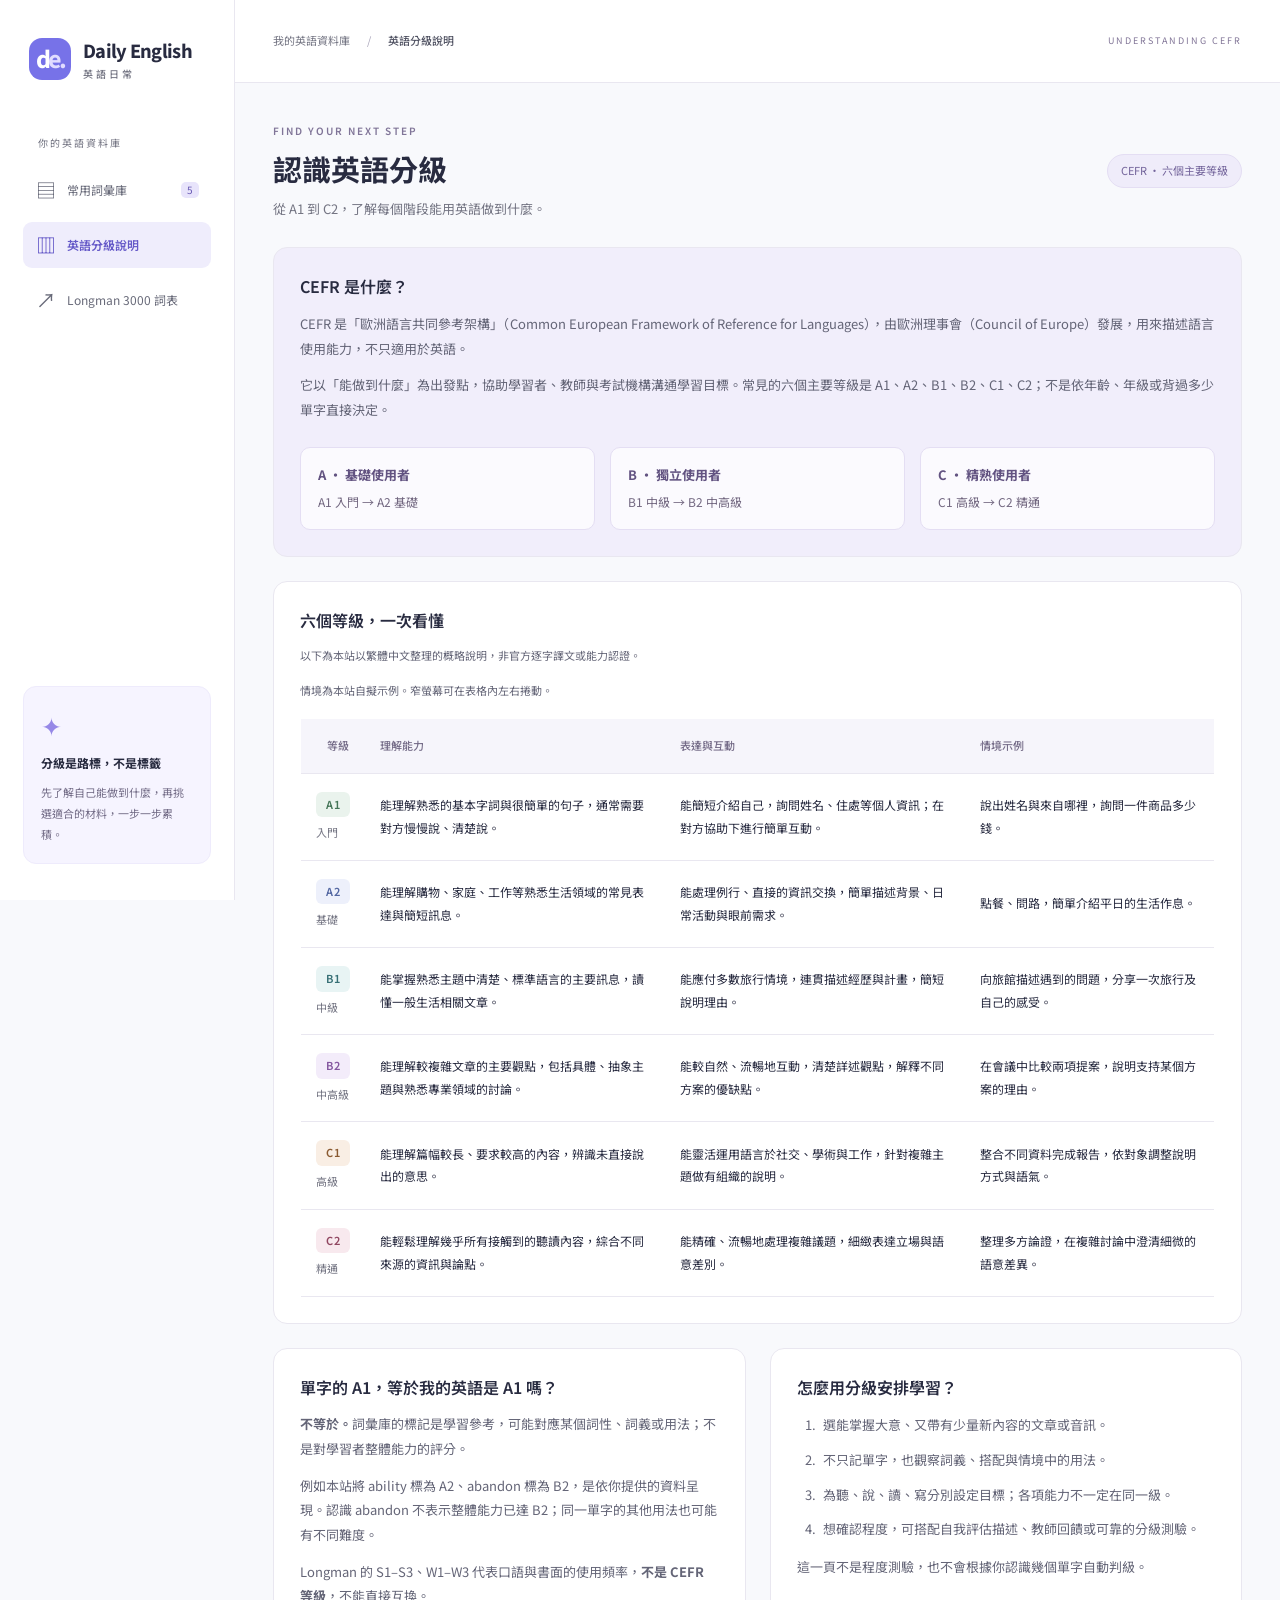
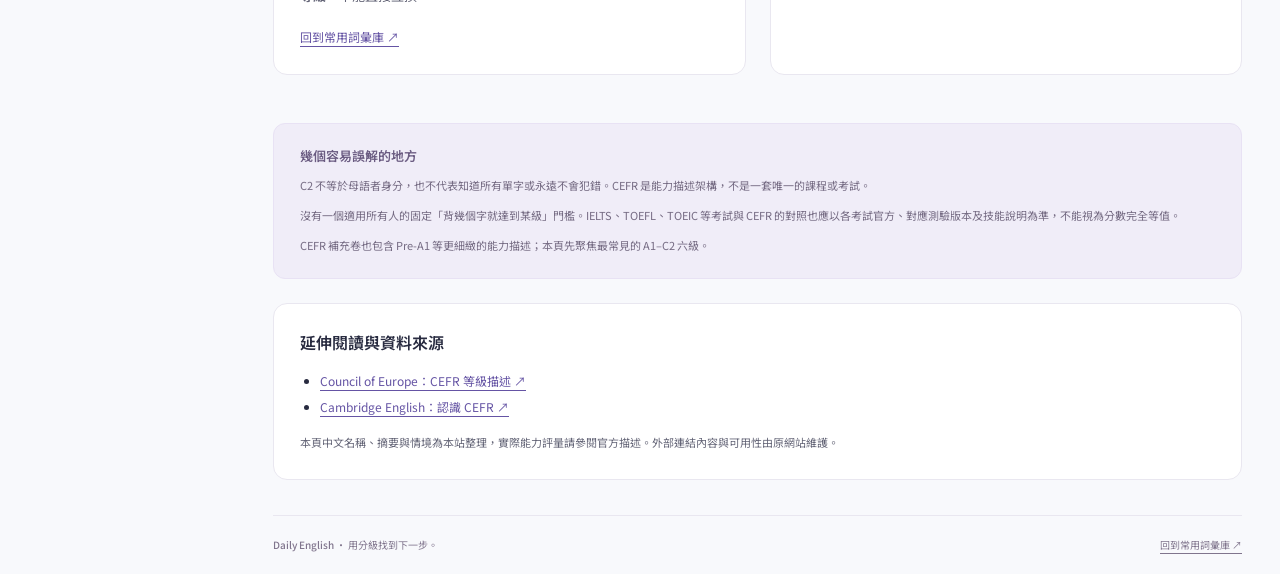
==== levels.html @ 83a967f1 "Add CEFR English proficiency levels guide Co-authored-by: Copilot <223556219+Copilot@users.noreply.g" ====
<!DOCTYPE html>
<html lang="zh-Hant">
<head>
  <meta charset="UTF-8">
  <meta name="viewport" content="width=device-width, initial-scale=1">
  <meta name="theme-color" content="#7772e8">
  <meta name="description" content="認識 CEFR 英語分級 A1、A2、B1、B2、C1、C2，了解各級能力、日常情境，以及詞彙等級與整體英語能力的差別。">
  <title>英語分級說明｜Daily English 英語日常</title>
  <link rel="stylesheet" href="./styles.css">
</head>
<body>
  <a class="skip-link" href="#main">跳到主要內容</a>
  <aside class="sidebar">
    <a class="brand" href="./index.html" aria-label="Daily English 首頁"><span class="brand-icon">d<span>e.</span></span><span>Daily English<small>英語日常</small></span></a>
    <span class="nav-label">你的英語資料庫</span>
    <nav aria-label="主要導覽">
      <a class="nav-item" href="./index.html"><span aria-hidden="true">▤</span>常用詞彙庫<span class="nav-badge">5</span></a>
      <a class="nav-item active" href="./levels.html" aria-current="page"><span aria-hidden="true">▥</span>英語分級說明</a>
      <a class="nav-item" href="./longman_3000_list.pdf" target="_blank" rel="noopener noreferrer"><span aria-hidden="true">↗</span>Longman 3000 詞表<span class="sr-only">（另開分頁）</span></a>
    </nav>
    <div class="sidebar-note"><span aria-hidden="true">✦</span><strong>分級是路標，不是標籤</strong><p>先了解自己能做到什麼，再挑選適合的材料，一步一步累積。</p></div>
  </aside>
  <div class="workspace">
    <header class="topbar"><div class="breadcrumb">我的英語資料庫 <span>/</span> <strong>英語分級說明</strong></div><span class="header-label">UNDERSTANDING CEFR</span></header>
    <main id="main" tabindex="-1">
      <div class="page-heading"><div><div class="eyebrow">FIND YOUR NEXT STEP</div><h1>認識英語分級</h1><p>從 A1 到 C2，了解每個階段能用英語做到什麼。</p></div><span class="entry-count">CEFR · 六個主要等級</span></div>
      <section class="guide-section guide-intro" aria-labelledby="cefr-title">
        <h2 id="cefr-title">CEFR 是什麼？</h2>
        <p>CEFR 是「歐洲語言共同參考架構」（Common European Framework of Reference for Languages），由歐洲理事會（Council of Europe）發展，用來描述語言使用能力，不只適用於英語。</p>
        <p>它以「能做到什麼」為出發點，協助學習者、教師與考試機構溝通學習目標。常見的六個主要等級是 A1、A2、B1、B2、C1、C2；不是依年齡、年級或背過多少單字直接決定。</p>
        <div class="level-groups"><div><strong>A · 基礎使用者</strong><span>A1 入門 → A2 基礎</span></div><div><strong>B · 獨立使用者</strong><span>B1 中級 → B2 中高級</span></div><div><strong>C · 精熟使用者</strong><span>C1 高級 → C2 精通</span></div></div>
      </section>

      <section class="guide-section" aria-labelledby="overview-title">
        <div class="guide-heading"><h2 id="overview-title">六個等級，一次看懂</h2><p>以下為本站以繁體中文整理的概略說明，非官方逐字譯文或能力認證。</p></div>
        <p class="table-hint" id="levels-hint">情境為本站自擬示例。窄螢幕可在表格內左右捲動。</p>
        <div class="table-scroll" role="region" aria-label="CEFR 六級能力比較，可左右捲動" aria-describedby="levels-hint" tabindex="0">
          <table class="cefr-table">
            <caption class="sr-only">CEFR 各級的中文名稱、理解、表達及生活情境示例</caption>
            <thead><tr><th scope="col">等級</th><th scope="col">理解能力</th><th scope="col">表達與互動</th><th scope="col">情境示例</th></tr></thead>
            <tbody>
              <tr><th scope="row"><span class="level level-a1">A1</span><small>入門</small></th><td>能理解熟悉的基本字詞與很簡單的句子，通常需要對方慢慢說、清楚說。</td><td>能簡短介紹自己，詢問姓名、住處等個人資訊；在對方協助下進行簡單互動。</td><td>說出姓名與來自哪裡，詢問一件商品多少錢。</td></tr>
              <tr><th scope="row"><span class="level level-a2">A2</span><small>基礎</small></th><td>能理解購物、家庭、工作等熟悉生活領域的常見表達與簡短訊息。</td><td>能處理例行、直接的資訊交換，簡單描述背景、日常活動與眼前需求。</td><td>點餐、問路，簡單介紹平日的生活作息。</td></tr>
              <tr><th scope="row"><span class="level level-b1">B1</span><small>中級</small></th><td>能掌握熟悉主題中清楚、標準語言的主要訊息，讀懂一般生活相關文章。</td><td>能應付多數旅行情境，連貫描述經歷與計畫，簡短說明理由。</td><td>向旅館描述遇到的問題，分享一次旅行及自己的感受。</td></tr>
              <tr><th scope="row"><span class="level level-b2">B2</span><small>中高級</small></th><td>能理解較複雜文章的主要觀點，包括具體、抽象主題與熟悉專業領域的討論。</td><td>能較自然、流暢地互動，清楚詳述觀點，解釋不同方案的優缺點。</td><td>在會議中比較兩項提案，說明支持某個方案的理由。</td></tr>
              <tr><th scope="row"><span class="level level-c1">C1</span><small>高級</small></th><td>能理解篇幅較長、要求較高的內容，辨識未直接說出的意思。</td><td>能靈活運用語言於社交、學術與工作，針對複雜主題做有組織的說明。</td><td>整合不同資料完成報告，依對象調整說明方式與語氣。</td></tr>
              <tr><th scope="row"><span class="level level-c2">C2</span><small>精通</small></th><td>能輕鬆理解幾乎所有接觸到的聽讀內容，綜合不同來源的資訊與論點。</td><td>能精確、流暢地處理複雜議題，細緻表達立場與語意差別。</td><td>整理多方論證，在複雜討論中澄清細微的語意差異。</td></tr>
            </tbody>
          </table>
        </div>
      </section>

      <div class="guide-grid">
        <section class="guide-section" aria-labelledby="word-level-title"><h2 id="word-level-title">單字的 A1，等於我的英語是 A1 嗎？</h2><p><strong>不等於。</strong>詞彙庫的標記是學習參考，可能對應某個詞性、詞義或用法；不是對學習者整體能力的評分。</p><p>例如本站將 ability 標為 A2、abandon 標為 B2，是依你提供的資料呈現。認識 abandon 不表示整體能力已達 B2；同一單字的其他用法也可能有不同難度。</p><p>Longman 的 S1–S3、W1–W3 代表口語與書面的使用頻率，<strong>不是 CEFR 等級</strong>，不能直接互換。</p><a class="guide-link" href="./index.html">回到常用詞彙庫 ↗</a></section>
        <section class="guide-section" aria-labelledby="learning-title"><h2 id="learning-title">怎麼用分級安排學習？</h2><ol class="guide-list"><li>選能掌握大意、又帶有少量新內容的文章或音訊。</li><li>不只記單字，也觀察詞義、搭配與情境中的用法。</li><li>為聽、說、讀、寫分別設定目標；各項能力不一定在同一級。</li><li>想確認程度，可搭配自我評估描述、教師回饋或可靠的分級測驗。</li></ol><p>這一頁不是程度測驗，也不會根據你認識幾個單字自動判級。</p></section>
      </div>
      <aside class="library-note"><h2>幾個容易誤解的地方</h2><p>C2 不等於母語者身分，也不代表知道所有單字或永遠不會犯錯。CEFR 是能力描述架構，不是一套唯一的課程或考試。</p><p>沒有一個適用所有人的固定「背幾個字就達到某級」門檻。IELTS、TOEFL、TOEIC 等考試與 CEFR 的對照也應以各考試官方、對應測驗版本及技能說明為準，不能視為分數完全等值。</p><p>CEFR 補充卷也包含 Pre-A1 等更細緻的能力描述；本頁先聚焦最常見的 A1–C2 六級。</p></aside>
      <section class="guide-section guide-sources" aria-labelledby="sources-title"><h2 id="sources-title">延伸閱讀與資料來源</h2><ul><li><a href="https://www.coe.int/en/web/common-european-framework-reference-languages/level-descriptions" target="_blank" rel="noopener noreferrer">Council of Europe：CEFR 等級描述 ↗<span class="sr-only">（另開分頁）</span></a></li><li><a href="https://www.cambridgeenglish.org/exams-and-tests/cefr/" target="_blank" rel="noopener noreferrer">Cambridge English：認識 CEFR ↗<span class="sr-only">（另開分頁）</span></a></li></ul><p>本頁中文名稱、摘要與情境為本站整理，實際能力評量請參閱官方描述。外部連結內容與可用性由原網站維護。</p></section>
      <footer class="footer"><span><strong>Daily English</strong> · 用分級找到下一步。</span><a href="./index.html">回到常用詞彙庫 ↗</a></footer>
    </main>
  </div>
</body>
</html>
---- styles.css ----
@import url('https://fonts.googleapis.com/css2?family=Noto+Sans+TC:wght@400;500;600;700;800&display=swap');

:root{--ink:#282b40;--muted:#747583;--purple:#7772e8;--line:#e9e7f0;--bg:#f8f9fc}
*{box-sizing:border-box}
body{margin:0;background:var(--bg);color:var(--ink);font-family:"Noto Sans TC",system-ui,sans-serif;font-size:14px;line-height:1.6}
a{color:inherit;text-decoration:none}
a:focus-visible,[tabindex]:focus-visible{outline:3px solid #6255cf;outline-offset:4px}
.sr-only{position:absolute;width:1px;height:1px;padding:0;margin:-1px;overflow:hidden;clip-path:inset(50%);white-space:nowrap;border:0}
.skip-link{position:fixed;left:15px;top:-100px;z-index:10;background:#fff;padding:12px}
.skip-link:focus{top:10px}
.sidebar{position:fixed;inset:0 auto 0 0;width:235px;background:#fff;border-right:1px solid var(--line);padding:36px 23px;display:flex;flex-direction:column}
.brand{display:flex;align-items:center;gap:12px;font-size:18px;font-weight:800;letter-spacing:-.7px;margin:0 6px 53px}
.brand small{display:block;font-size:10px;letter-spacing:3px;color:var(--muted);font-weight:500;margin-top:1px}
.brand-icon{height:42px;width:42px;flex-shrink:0;border-radius:13px;background:var(--purple);color:white;display:flex;align-items:center;justify-content:center;letter-spacing:-3px;font-size:23px}
.brand-icon span{color:#e1dcff}
.nav-label{font-size:10px;color:var(--muted);letter-spacing:2px;margin:0 15px 16px}
nav{display:grid;gap:9px}
.nav-item{border-radius:9px;padding:13px 12px;color:#686a79;display:flex;align-items:center;gap:10px;font-size:12px}
.nav-item>span:first-child{font-size:20px;line-height:1;width:22px;text-align:center}
.nav-item:hover{background:#f6f5fd}
.nav-item.active{color:#6559c8;background:#efedfc;font-weight:600}
.nav-badge{margin-left:auto;background:#e8e4fb;color:#6758b3;border-radius:5px;font-size:10px;padding:0 6px}
.sidebar-note{background:#f6f4ff;border:1px solid #eeebfc;border-radius:13px;padding:18px 17px;margin-top:auto}
.sidebar-note>span{display:block;font-size:25px;color:#9688e7;margin-bottom:6px}
.sidebar-note strong{font-size:12px}
.sidebar-note p{font-size:11px;color:#736c87;line-height:1.9;margin:9px 0 0}
.workspace{margin-left:235px}
.topbar{min-height:83px;background:#fff;border-bottom:1px solid var(--line);display:flex;align-items:center;justify-content:space-between;padding:18px 38px;gap:16px}
.breadcrumb{color:var(--muted);font-size:11px;display:flex;gap:17px}
.breadcrumb strong{color:#515363;font-weight:500}
.breadcrumb span{color:#aaa5ba}
.header-label{font-size:9px;letter-spacing:2px;color:#817597}
main{max-width:1600px;margin:auto;padding:40px 38px 0}
.page-heading{display:flex;justify-content:space-between;align-items:center;gap:15px;margin-bottom:28px}
.eyebrow{color:#807598;font-size:10px;font-weight:600;letter-spacing:2px}
h1{font-size:29px;font-weight:700;line-height:1.5;margin:8px 0}
.page-heading p{font-size:13px;color:var(--muted);margin:7px 0 0}
.entry-count{font-size:11px;color:#73649b;background:#efecfa;border:1px solid #e4def3;border-radius:20px;padding:7px 13px;white-space:nowrap}
.library-panel{background:#fff;border:1px solid var(--line);border-radius:14px;overflow:hidden}
.panel-heading{display:flex;justify-content:space-between;gap:15px;align-items:center;padding:25px 26px 0}
h2{font-size:16px;font-weight:600;margin:0}
.panel-heading p{font-size:11px;color:var(--muted);margin:8px 0 0}
.dictionary-count{font-size:10px;color:#817597;white-space:nowrap}
.table-hint{margin:15px 26px 20px;font-size:11px;color:var(--muted)}
.table-scroll{overflow-x:auto;margin:0 1px}
table{width:100%;border-collapse:collapse;min-width:1060px;text-align:left}
th,td{padding:21px 17px;border-bottom:1px solid var(--line);vertical-align:middle}
thead{background:#f6f5fb}
thead th{font-size:11px;color:#756c88;font-weight:500;white-space:nowrap}
thead th:first-child,tbody th{padding-left:26px}
.column-detail{display:block;font-size:9px;color:#817597;letter-spacing:1px}
tbody th{font-family:Georgia,serif;font-size:23px;font-weight:400;color:#514064;white-space:nowrap}
tbody tr:hover{background:#fcfbff}
td{font-size:12px}
td small{display:block;color:var(--muted);font-size:10px;margin-top:5px}
td a{display:inline-block;font-size:11px;color:#6554a4;white-space:nowrap;text-decoration:underline;text-decoration-color:#cfc5e4;text-underline-offset:4px;padding:6px 0}
td a:hover{color:#44307b;text-decoration-color:currentColor}
.variant-links a{display:block}
.level{display:inline-block;font-size:11px;font-weight:600;letter-spacing:.5px;padding:4px 10px;border-radius:6px}
.level-a1{background:#eaf3ed;color:#447557}
.level-a2{background:#edf0fb;color:#5266a1}
.level-b2{background:#f3ecfa;color:#83569f}
.table-footer{display:flex;justify-content:space-between;gap:12px;padding:17px 26px;color:var(--muted);font-size:10px;flex-wrap:wrap}
.library-note{background:#f0edf8;border:1px solid #e8e2f4;border-radius:12px;padding:22px 26px;margin-top:24px}
.library-note h2{font-size:13px;color:#6b5c82}
.library-note p{font-size:11px;line-height:1.9;color:#756b83;margin:9px 0 0}
.footer{margin-top:35px;border-top:1px solid var(--line);display:flex;justify-content:space-between;padding:21px 0;font-size:10px;color:#80758d;gap:15px;flex-wrap:wrap}
.footer strong{font-weight:500}
.footer a{text-decoration:underline;text-underline-offset:4px}
.level-guide-link{display:inline-block;text-decoration:underline;text-underline-offset:4px}
.level-b1{background:#e8f4f4;color:#366f75}
.level-c1{background:#f9eee4;color:#8a5a31}
.level-c2{background:#f8e9ee;color:#904660}
.guide-section{background:#fff;border:1px solid var(--line);border-radius:14px;padding:26px;margin-bottom:24px;min-width:0}
.guide-section p{color:#646577;font-size:13px;line-height:1.9;margin:12px 0 0}
.guide-intro{background:#f1eefb}
.level-groups{display:grid;grid-template-columns:repeat(3,minmax(0,1fr));gap:15px;margin-top:24px}
.level-groups>div{background:#ffffffb3;border:1px solid #e4def3;border-radius:10px;padding:17px}
.level-groups strong{display:block;color:#625381;font-size:13px}
.level-groups span{display:block;font-size:12px;color:#726780;margin-top:7px}
.guide-section .table-hint{margin:14px 0 18px;font-size:11px}
.guide-heading p{font-size:11px}
.cefr-table{min-width:820px}
.cefr-table th,.cefr-table td{padding:18px 15px}
.cefr-table tbody th{font-family:inherit;white-space:nowrap;font-size:13px}
.cefr-table tbody th small{display:block;font-size:11px;color:var(--muted);margin-top:7px;font-weight:400}
.cefr-table td{font-size:12px;line-height:1.9;min-width:200px}
.guide-grid{display:grid;grid-template-columns:repeat(2,minmax(0,1fr));gap:24px}
.guide-link,.guide-sources a{color:#6554a4;text-decoration:underline;text-underline-offset:4px}
.guide-link{display:inline-block;font-size:12px;margin-top:18px}
.guide-list{padding-left:22px;color:#646577;font-size:13px;line-height:1.9}
.guide-list li{padding-left:4px;margin:10px 0}
.guide-sources{margin-top:24px}
.guide-sources ul{padding-left:20px;font-size:12px;line-height:2.2}
.guide-sources p{font-size:11px}
@media(max-width:900px){.guide-grid{grid-template-columns:1fr;gap:0}.level-groups{grid-template-columns:1fr;gap:10px}}
@media(max-width:700px){.guide-section{padding:20px}.guide-section p,.guide-list{font-size:12px}.level-groups{margin-top:18px}.cefr-table td{font-size:11px}}
@media(max-width:1100px){.sidebar{width:205px;padding:30px 16px}.workspace{margin-left:205px}.brand{font-size:16px;gap:9px}.topbar{padding:18px 26px}main{padding:30px 26px 0}}
@media(max-width:700px){.sidebar{position:static;width:auto;padding:18px;border-bottom:1px solid var(--line)}.brand{font-size:17px;margin:0 0 15px;gap:10px}.brand small,.nav-label,.sidebar-note{display:none}.brand-icon{height:33px;width:33px}nav{display:flex;flex-wrap:wrap;gap:5px}.nav-item{font-size:11px;padding:10px}.nav-item>span:first-child{font-size:17px;width:18px}.workspace{margin-left:0}.topbar{min-height:55px;padding:15px 18px}.breadcrumb{font-size:10px;gap:10px}.header-label{display:none}main{padding:26px 16px 0}.page-heading{align-items:flex-start;flex-direction:column;gap:12px}h1{font-size:25px}.page-heading p{font-size:12px}.panel-heading{padding:21px 18px 0;align-items:flex-start}.panel-heading p{font-size:10px}.dictionary-count{display:none}.table-hint{margin:13px 18px 18px;font-size:10px}.table-footer{padding:15px 18px}.library-note{padding:20px}.footer{font-size:9px}}
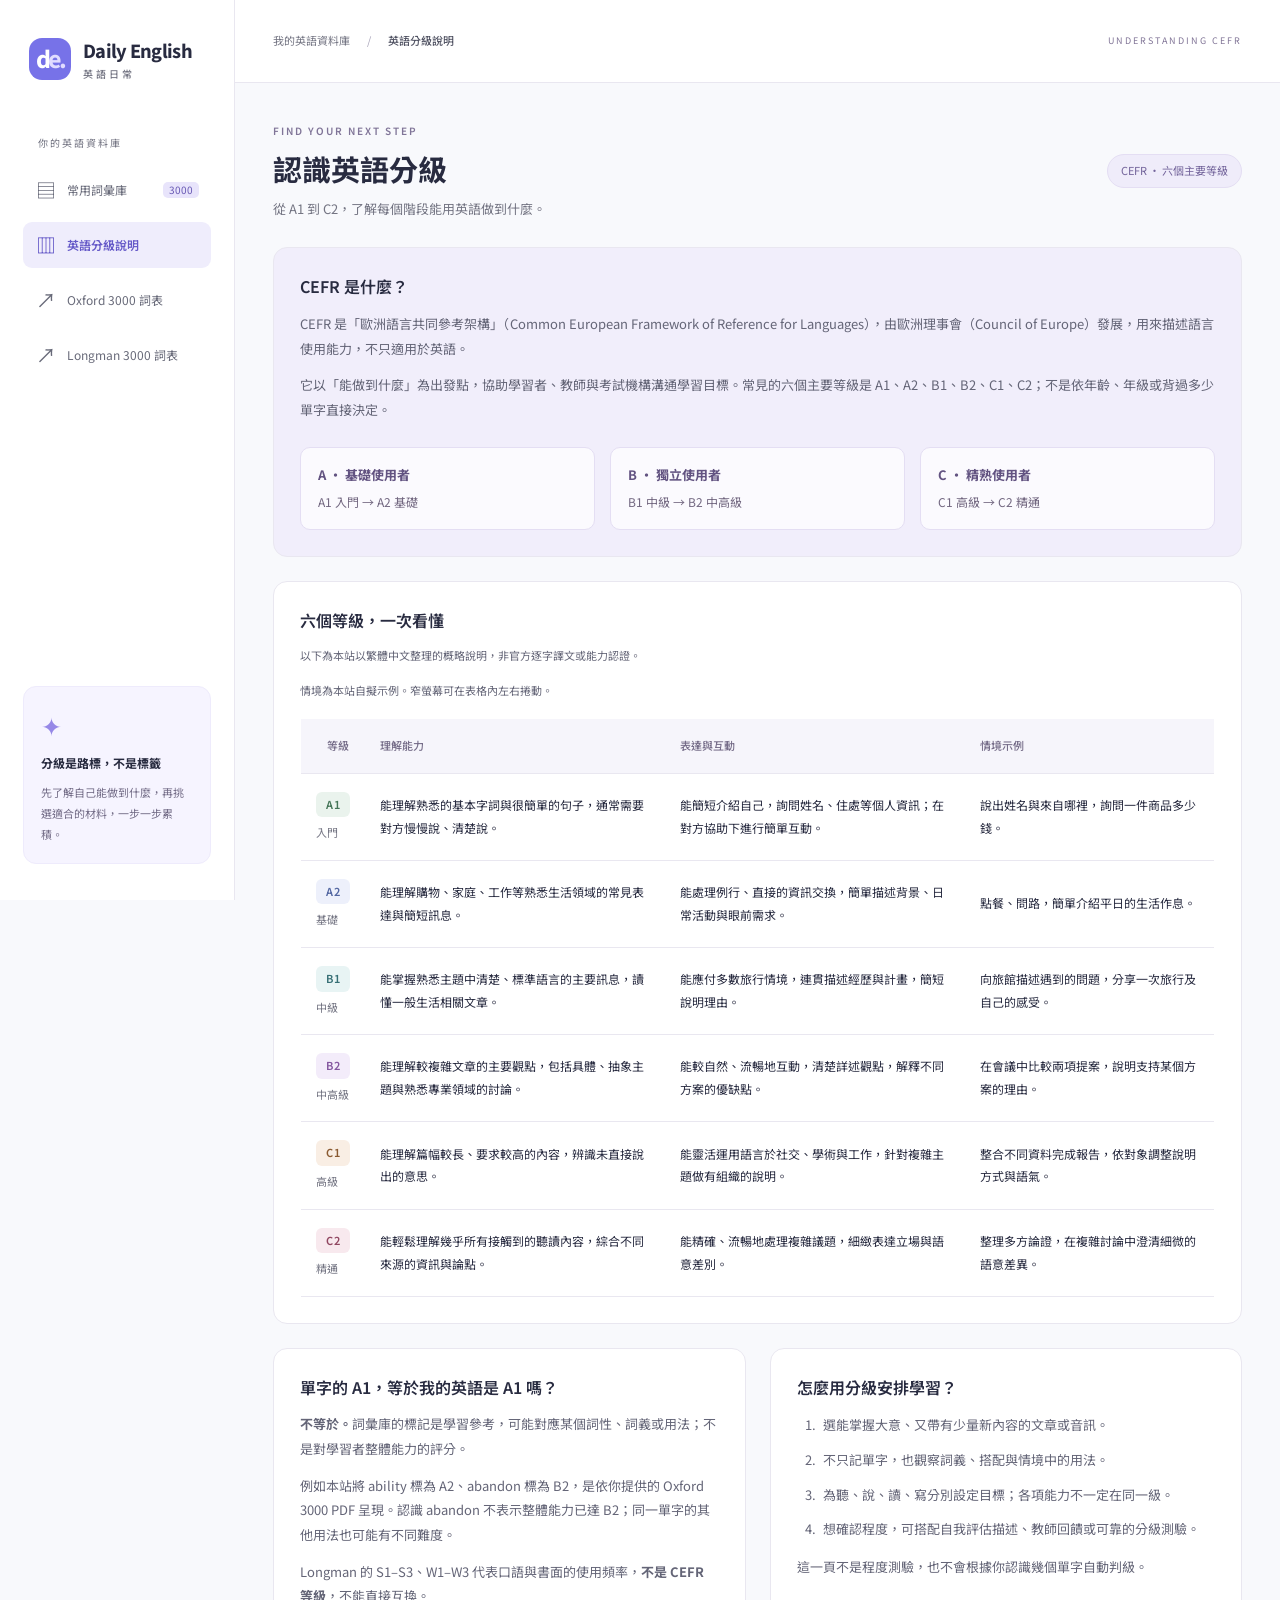
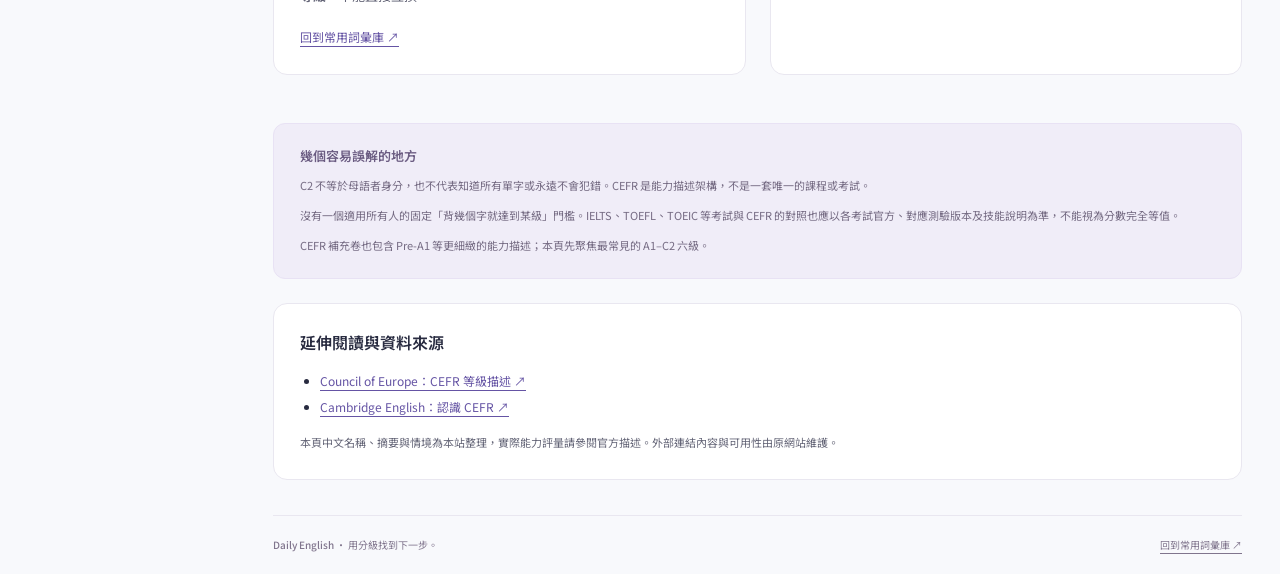
==== commit 88f0a5a9: "Import complete Oxford 3000 vocabulary library Preserve source POS and CEFR pairs, add five dictiona" ====
--- a/levels.html
+++ b/levels.html
@@ -14,8 +14,9 @@
     <a class="brand" href="./index.html" aria-label="Daily English 首頁"><span class="brand-icon">d<span>e.</span></span><span>Daily English<small>英語日常</small></span></a>
     <span class="nav-label">你的英語資料庫</span>
     <nav aria-label="主要導覽">
-      <a class="nav-item" href="./index.html"><span aria-hidden="true">▤</span>常用詞彙庫<span class="nav-badge">5</span></a>
+      <a class="nav-item" href="./index.html"><span aria-hidden="true">▤</span>常用詞彙庫<span class="nav-badge">3000</span></a>
       <a class="nav-item active" href="./levels.html" aria-current="page"><span aria-hidden="true">▥</span>英語分級說明</a>
+      <a class="nav-item" href="./The_Oxford_3000.pdf" target="_blank" rel="noopener noreferrer"><span aria-hidden="true">↗</span>Oxford 3000 詞表<span class="sr-only">（另開分頁）</span></a>
       <a class="nav-item" href="./longman_3000_list.pdf" target="_blank" rel="noopener noreferrer"><span aria-hidden="true">↗</span>Longman 3000 詞表<span class="sr-only">（另開分頁）</span></a>
     </nav>
     <div class="sidebar-note"><span aria-hidden="true">✦</span><strong>分級是路標，不是標籤</strong><p>先了解自己能做到什麼，再挑選適合的材料，一步一步累積。</p></div>
@@ -51,7 +52,7 @@
       </section>
 
       <div class="guide-grid">
-        <section class="guide-section" aria-labelledby="word-level-title"><h2 id="word-level-title">單字的 A1，等於我的英語是 A1 嗎？</h2><p><strong>不等於。</strong>詞彙庫的標記是學習參考，可能對應某個詞性、詞義或用法；不是對學習者整體能力的評分。</p><p>例如本站將 ability 標為 A2、abandon 標為 B2，是依你提供的資料呈現。認識 abandon 不表示整體能力已達 B2；同一單字的其他用法也可能有不同難度。</p><p>Longman 的 S1–S3、W1–W3 代表口語與書面的使用頻率，<strong>不是 CEFR 等級</strong>，不能直接互換。</p><a class="guide-link" href="./index.html">回到常用詞彙庫 ↗</a></section>
+        <section class="guide-section" aria-labelledby="word-level-title"><h2 id="word-level-title">單字的 A1，等於我的英語是 A1 嗎？</h2><p><strong>不等於。</strong>詞彙庫的標記是學習參考，可能對應某個詞性、詞義或用法；不是對學習者整體能力的評分。</p><p>例如本站將 ability 標為 A2、abandon 標為 B2，是依你提供的 Oxford 3000 PDF 呈現。認識 abandon 不表示整體能力已達 B2；同一單字的其他用法也可能有不同難度。</p><p>Longman 的 S1–S3、W1–W3 代表口語與書面的使用頻率，<strong>不是 CEFR 等級</strong>，不能直接互換。</p><a class="guide-link" href="./index.html">回到常用詞彙庫 ↗</a></section>
         <section class="guide-section" aria-labelledby="learning-title"><h2 id="learning-title">怎麼用分級安排學習？</h2><ol class="guide-list"><li>選能掌握大意、又帶有少量新內容的文章或音訊。</li><li>不只記單字，也觀察詞義、搭配與情境中的用法。</li><li>為聽、說、讀、寫分別設定目標；各項能力不一定在同一級。</li><li>想確認程度，可搭配自我評估描述、教師回饋或可靠的分級測驗。</li></ol><p>這一頁不是程度測驗，也不會根據你認識幾個單字自動判級。</p></section>
       </div>
       <aside class="library-note"><h2>幾個容易誤解的地方</h2><p>C2 不等於母語者身分，也不代表知道所有單字或永遠不會犯錯。CEFR 是能力描述架構，不是一套唯一的課程或考試。</p><p>沒有一個適用所有人的固定「背幾個字就達到某級」門檻。IELTS、TOEFL、TOEIC 等考試與 CEFR 的對照也應以各考試官方、對應測驗版本及技能說明為準，不能視為分數完全等值。</p><p>CEFR 補充卷也包含 Pre-A1 等更細緻的能力描述；本頁先聚焦最常見的 A1–C2 六級。</p></aside>
--- a/styles.css
+++ b/styles.css
@@ -42,7 +42,7 @@
 .panel-heading p{font-size:11px;color:var(--muted);margin:8px 0 0}
 .dictionary-count{font-size:10px;color:#817597;white-space:nowrap}
 .table-hint{margin:15px 26px 20px;font-size:11px;color:var(--muted)}
-.table-scroll{overflow-x:auto;margin:0 1px}
+.table-scroll{position:relative;overflow-x:auto;margin:0 1px}
 table{width:100%;border-collapse:collapse;min-width:1060px;text-align:left}
 th,td{padding:21px 17px;border-bottom:1px solid var(--line);vertical-align:middle}
 thead{background:#f6f5fb}
@@ -56,6 +56,26 @@
 td a{display:inline-block;font-size:11px;color:#6554a4;white-space:nowrap;text-decoration:underline;text-decoration-color:#cfc5e4;text-underline-offset:4px;padding:6px 0}
 td a:hover{color:#44307b;text-decoration-color:currentColor}
 .variant-links a{display:block}
+.library-filters{display:flex;flex-wrap:wrap;gap:14px;align-items:flex-end;margin:22px 26px 0}
+.library-filters label{display:flex;flex-direction:column;gap:7px;font-size:11px;color:#686077}
+.search-field{flex:1;min-width:180px}
+input,select,button{font:inherit}
+.library-filters input,.library-filters select{border:1px solid #dcd7e8;border-radius:7px;background:#fff;color:var(--ink);padding:10px 12px;min-height:40px;width:100%}
+button{cursor:pointer;border:1px solid #dcd7e8;border-radius:7px;background:#f6f3fc;color:#6554a4;padding:9px 13px;font-size:11px}
+button:hover:not(:disabled){background:#ece6fa}
+button:disabled{opacity:.5;cursor:default}
+button:focus-visible,input:focus-visible,select:focus-visible{outline:3px solid #6255cf;outline-offset:3px}
+.pagination{display:flex;align-items:center;gap:12px;flex-wrap:wrap}
+.table-footer{align-items:center}
+.library-error{margin:18px 26px;padding:14px;background:#fff0ec;color:#944335;border:1px solid #edc4bb;border-radius:8px;font-size:12px}
+[hidden]{display:none!important}
+.empty-results{text-align:center;padding:35px;color:var(--muted)}
+#vocabulary-body th>span{display:block;font-size:20px;max-width:210px;white-space:normal}
+#vocabulary-body th>a{display:block;font:10px "Noto Sans TC",system-ui,sans-serif;color:#74628e;text-decoration:underline;margin-top:8px}
+#vocabulary-body td>a{display:block}
+.pos-group,.level-group{min-height:35px;display:flex;align-items:center}
+.pos-group{white-space:nowrap}
+@media(max-width:700px){.library-filters{margin:18px 18px 0;gap:10px}.search-field{flex-basis:100%}.pagination{gap:8px}.pagination button{padding:9px}.library-error{margin:18px}}
 .level{display:inline-block;font-size:11px;font-weight:600;letter-spacing:.5px;padding:4px 10px;border-radius:6px}
 .level-a1{background:#eaf3ed;color:#447557}
 .level-a2{background:#edf0fb;color:#5266a1}
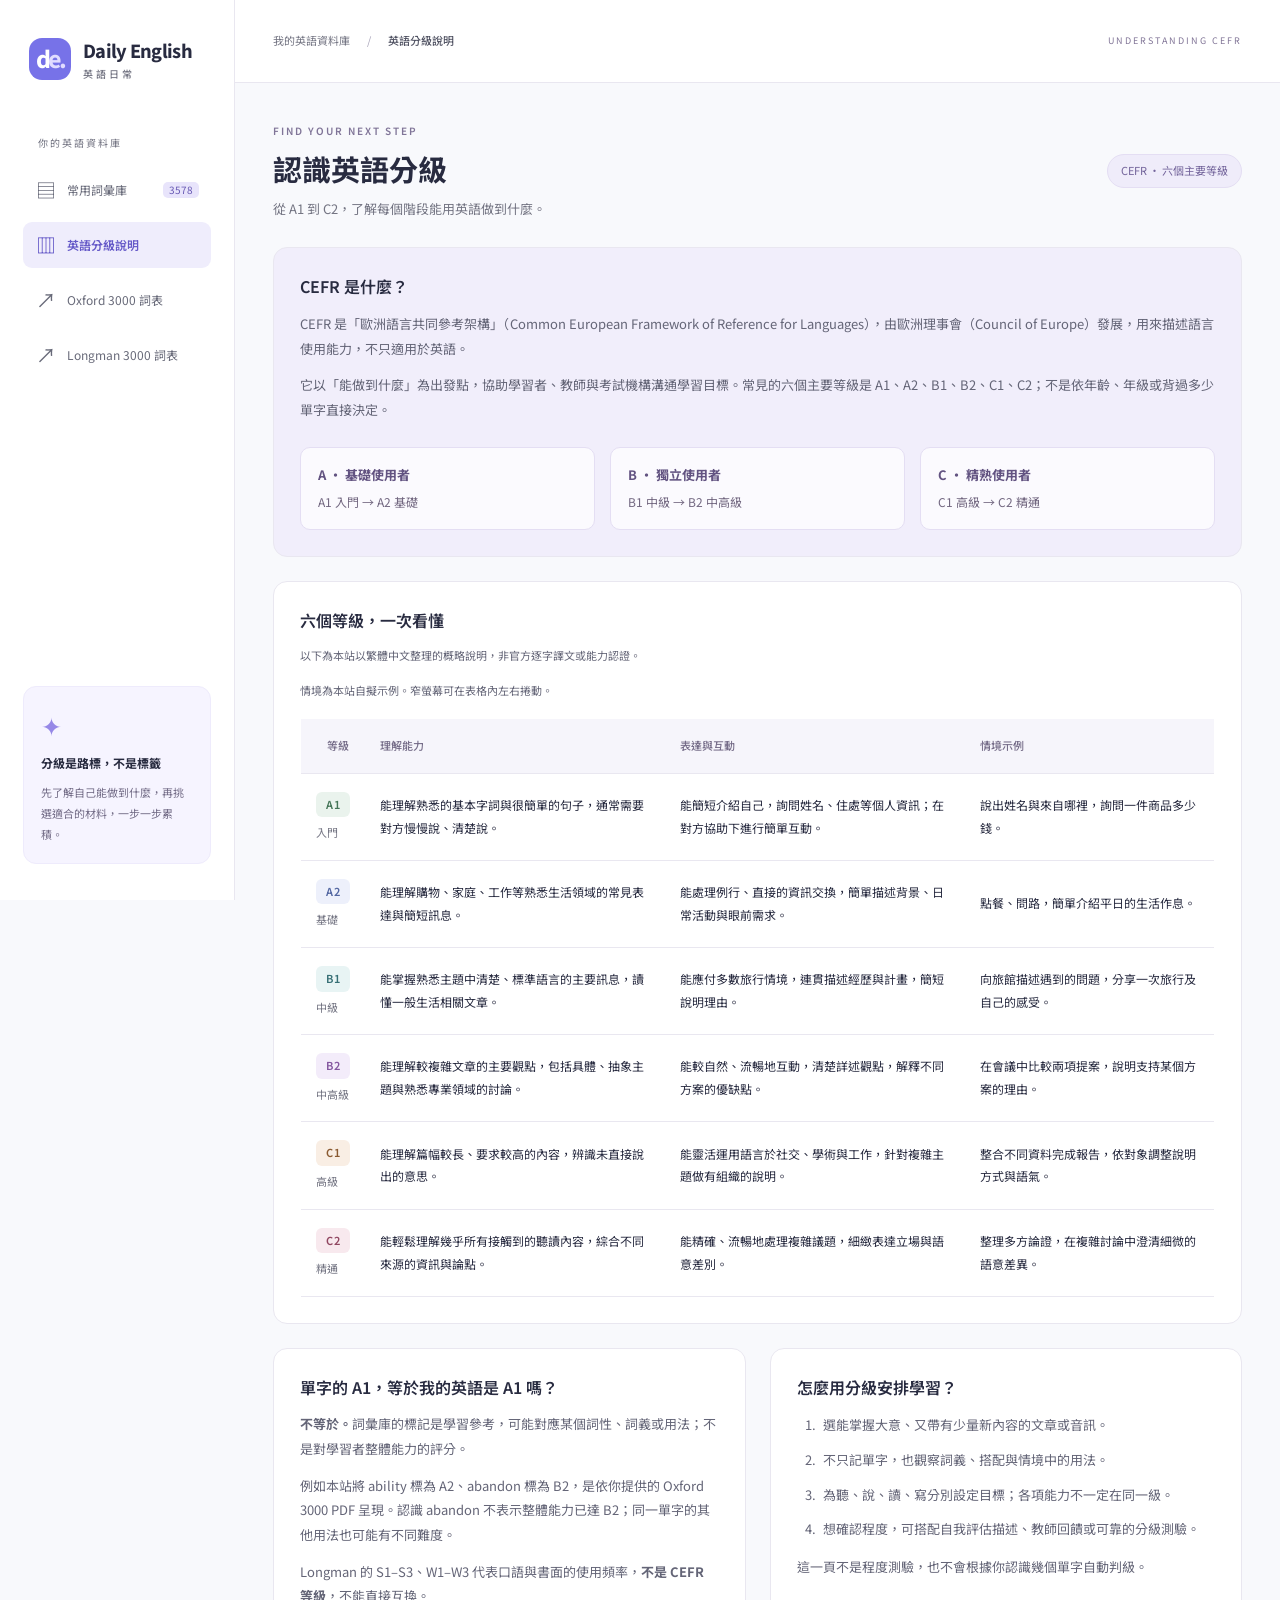
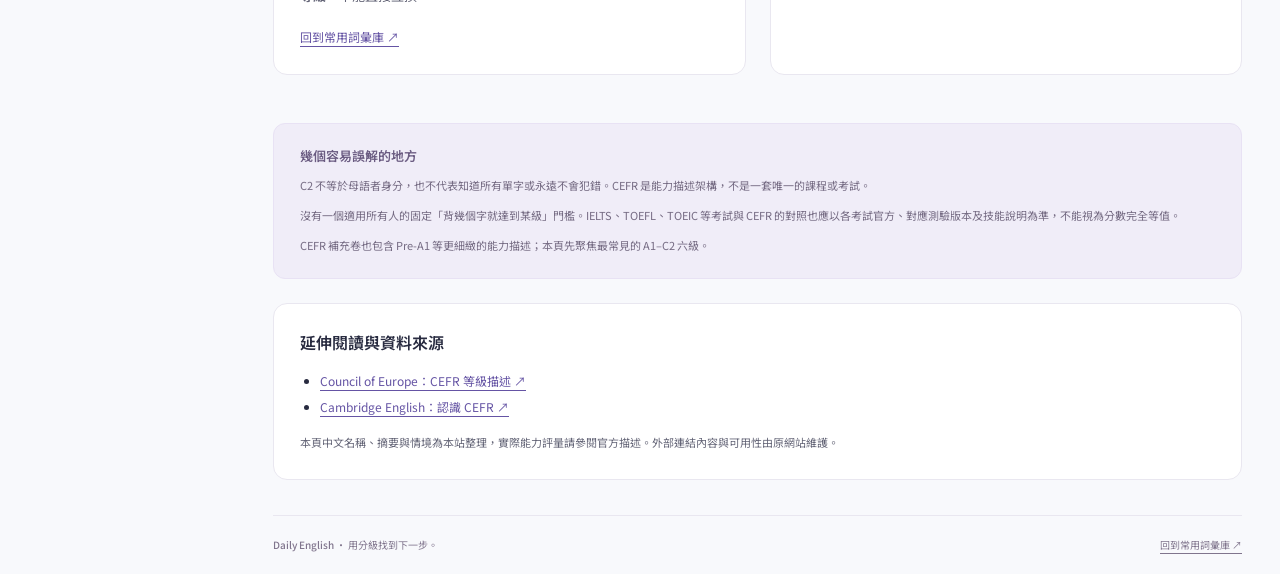
==== commit fe5a357c: "Add deduplicated Longman vocabulary to the library Co-authored-by: Copilot <223556219+Copilot@users." ====
--- a/levels.html
+++ b/levels.html
@@ -14,7 +14,7 @@
     <a class="brand" href="./index.html" aria-label="Daily English 首頁"><span class="brand-icon">d<span>e.</span></span><span>Daily English<small>英語日常</small></span></a>
     <span class="nav-label">你的英語資料庫</span>
     <nav aria-label="主要導覽">
-      <a class="nav-item" href="./index.html"><span aria-hidden="true">▤</span>常用詞彙庫<span class="nav-badge">3000</span></a>
+      <a class="nav-item" href="./index.html"><span aria-hidden="true">▤</span>常用詞彙庫<span class="nav-badge">3578</span></a>
       <a class="nav-item active" href="./levels.html" aria-current="page"><span aria-hidden="true">▥</span>英語分級說明</a>
       <a class="nav-item" href="./The_Oxford_3000.pdf" target="_blank" rel="noopener noreferrer"><span aria-hidden="true">↗</span>Oxford 3000 詞表<span class="sr-only">（另開分頁）</span></a>
       <a class="nav-item" href="./longman_3000_list.pdf" target="_blank" rel="noopener noreferrer"><span aria-hidden="true">↗</span>Longman 3000 詞表<span class="sr-only">（另開分頁）</span></a>
--- a/styles.css
+++ b/styles.css
@@ -71,10 +71,12 @@
 [hidden]{display:none!important}
 .empty-results{text-align:center;padding:35px;color:var(--muted)}
 #vocabulary-body th>span{display:block;font-size:20px;max-width:210px;white-space:normal}
-#vocabulary-body th>a{display:block;font:10px "Noto Sans TC",system-ui,sans-serif;color:#74628e;text-decoration:underline;margin-top:8px}
 #vocabulary-body td>a{display:block}
 .pos-group,.level-group{min-height:35px;display:flex;align-items:center}
 .pos-group{white-space:nowrap}
+.word-source-label{display:block;font:10px "Noto Sans TC",system-ui,sans-serif;color:#74628e;margin-top:6px}
+.frequency-label{margin:0 0 0 8px;color:var(--muted);font-size:10px}
+.level-ungraded{background:#f0f0f3;color:#696977;white-space:nowrap}
 @media(max-width:700px){.library-filters{margin:18px 18px 0;gap:10px}.search-field{flex-basis:100%}.pagination{gap:8px}.pagination button{padding:9px}.library-error{margin:18px}}
 .level{display:inline-block;font-size:11px;font-weight:600;letter-spacing:.5px;padding:4px 10px;border-radius:6px}
 .level-a1{background:#eaf3ed;color:#447557}
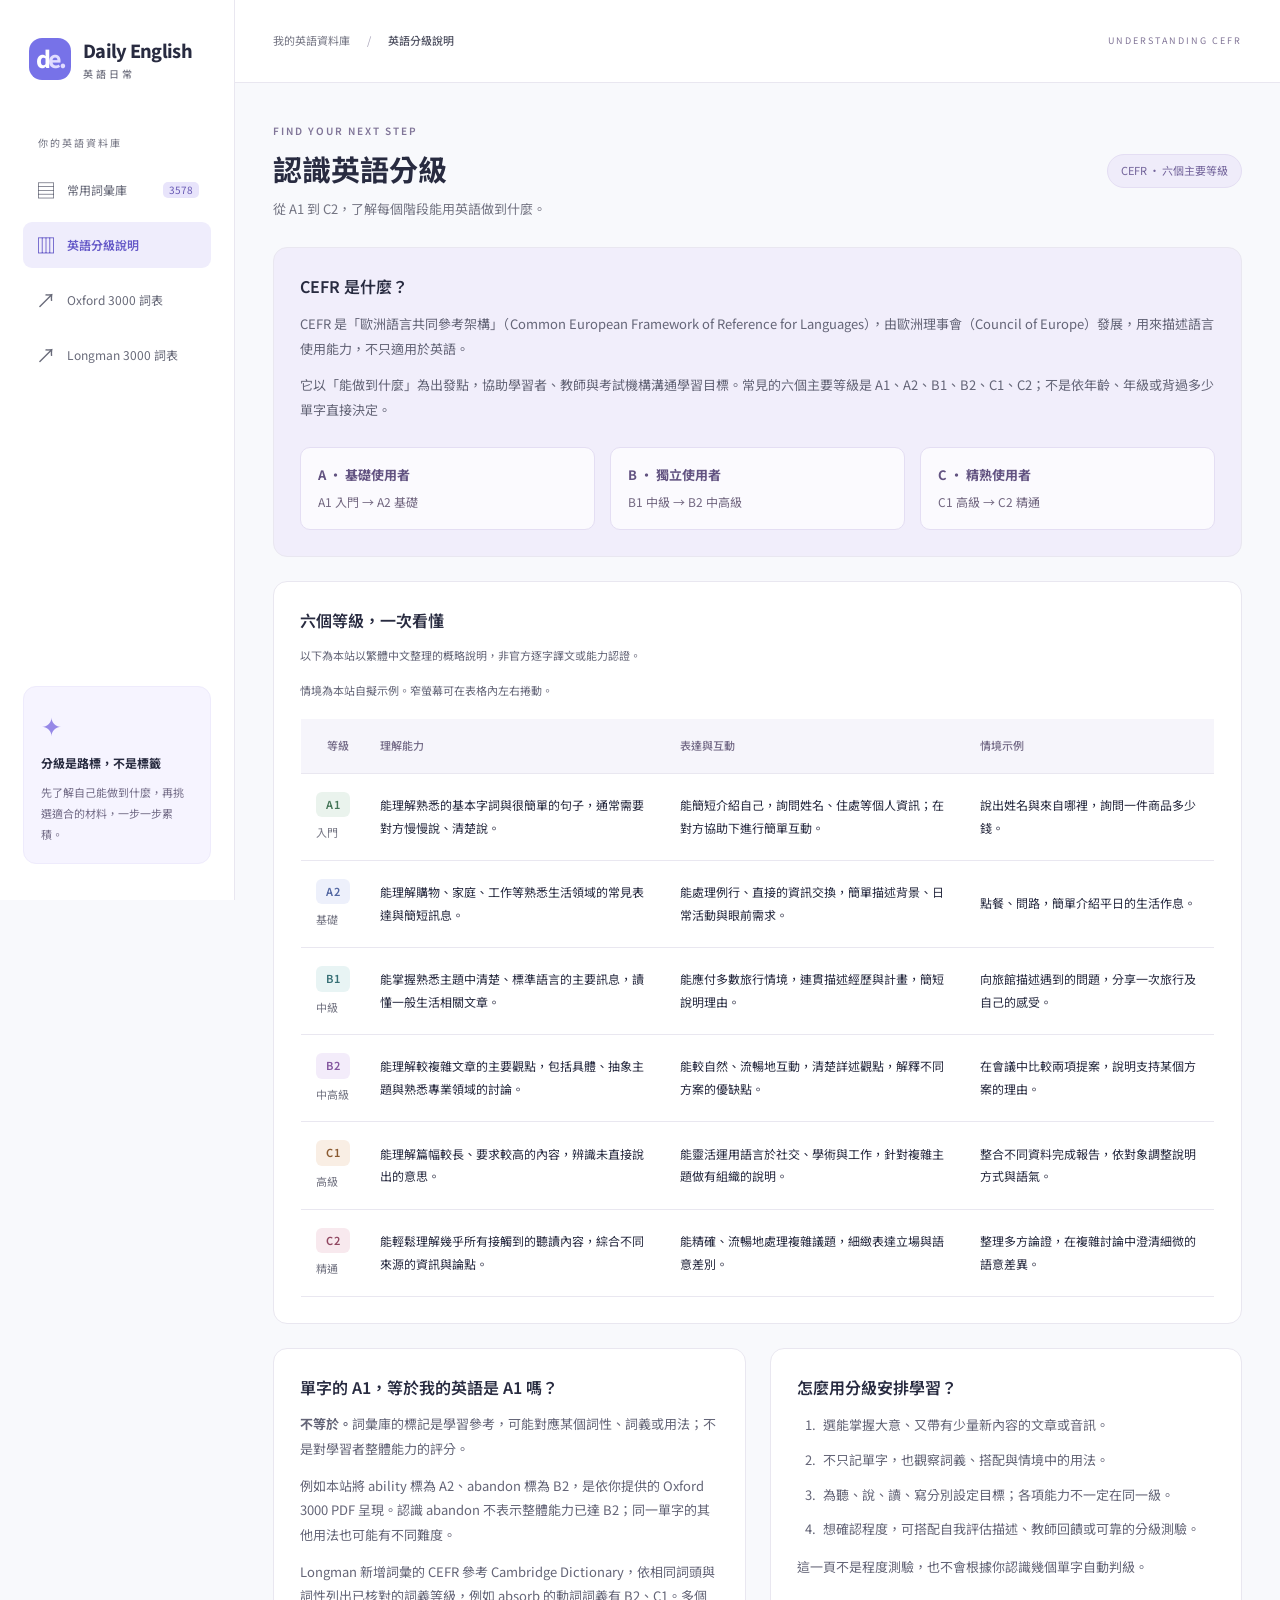
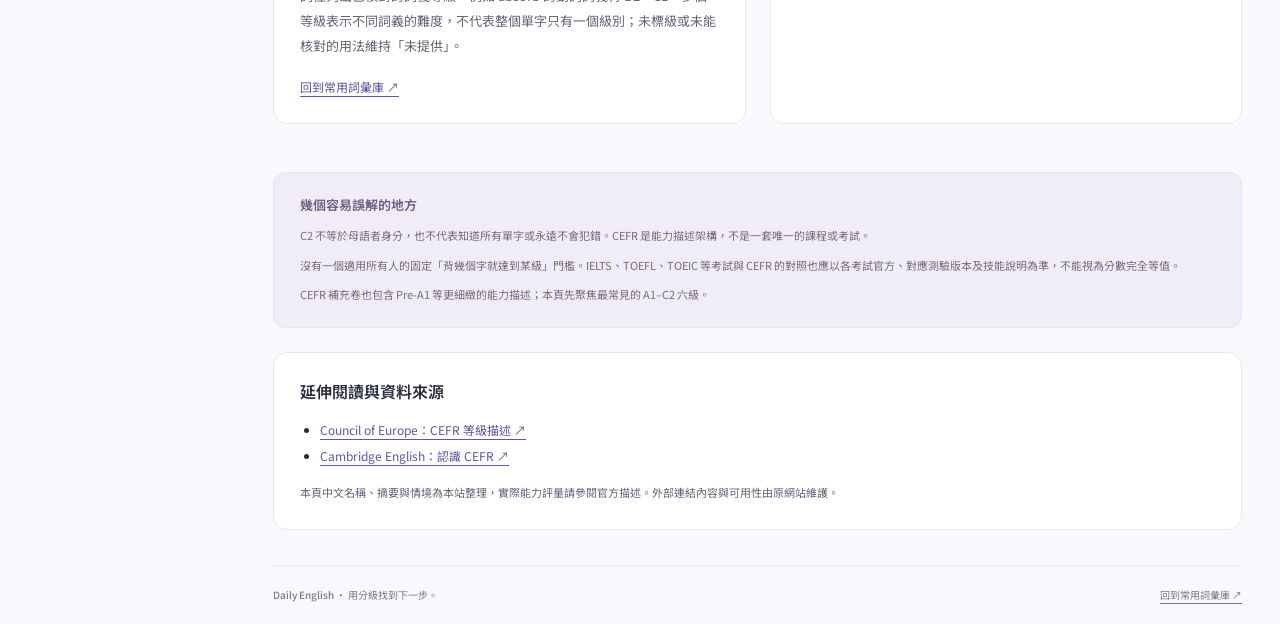
==== commit 3e7042c5: "Replace frequency display with verified Cambridge CEFR levels Co-authored-by: Copilot <223556219+Cop" ====
--- a/levels.html
+++ b/levels.html
@@ -52,7 +52,7 @@
       </section>
 
       <div class="guide-grid">
-        <section class="guide-section" aria-labelledby="word-level-title"><h2 id="word-level-title">單字的 A1，等於我的英語是 A1 嗎？</h2><p><strong>不等於。</strong>詞彙庫的標記是學習參考，可能對應某個詞性、詞義或用法；不是對學習者整體能力的評分。</p><p>例如本站將 ability 標為 A2、abandon 標為 B2，是依你提供的 Oxford 3000 PDF 呈現。認識 abandon 不表示整體能力已達 B2；同一單字的其他用法也可能有不同難度。</p><p>Longman 的 S1–S3、W1–W3 代表口語與書面的使用頻率，<strong>不是 CEFR 等級</strong>，不能直接互換。</p><a class="guide-link" href="./index.html">回到常用詞彙庫 ↗</a></section>
+        <section class="guide-section" aria-labelledby="word-level-title"><h2 id="word-level-title">單字的 A1，等於我的英語是 A1 嗎？</h2><p><strong>不等於。</strong>詞彙庫的標記是學習參考，可能對應某個詞性、詞義或用法；不是對學習者整體能力的評分。</p><p>例如本站將 ability 標為 A2、abandon 標為 B2，是依你提供的 Oxford 3000 PDF 呈現。認識 abandon 不表示整體能力已達 B2；同一單字的其他用法也可能有不同難度。</p><p>Longman 新增詞彙的 CEFR 參考 Cambridge Dictionary，依相同詞頭與詞性列出已核對的詞義等級，例如 absorb 的動詞詞義有 B2、C1。多個等級表示不同詞義的難度，不代表整個單字只有一個級別；未標級或未能核對的用法維持「未提供」。</p><a class="guide-link" href="./index.html">回到常用詞彙庫 ↗</a></section>
         <section class="guide-section" aria-labelledby="learning-title"><h2 id="learning-title">怎麼用分級安排學習？</h2><ol class="guide-list"><li>選能掌握大意、又帶有少量新內容的文章或音訊。</li><li>不只記單字，也觀察詞義、搭配與情境中的用法。</li><li>為聽、說、讀、寫分別設定目標；各項能力不一定在同一級。</li><li>想確認程度，可搭配自我評估描述、教師回饋或可靠的分級測驗。</li></ol><p>這一頁不是程度測驗，也不會根據你認識幾個單字自動判級。</p></section>
       </div>
       <aside class="library-note"><h2>幾個容易誤解的地方</h2><p>C2 不等於母語者身分，也不代表知道所有單字或永遠不會犯錯。CEFR 是能力描述架構，不是一套唯一的課程或考試。</p><p>沒有一個適用所有人的固定「背幾個字就達到某級」門檻。IELTS、TOEFL、TOEIC 等考試與 CEFR 的對照也應以各考試官方、對應測驗版本及技能說明為準，不能視為分數完全等值。</p><p>CEFR 補充卷也包含 Pre-A1 等更細緻的能力描述；本頁先聚焦最常見的 A1–C2 六級。</p></aside>
--- a/styles.css
+++ b/styles.css
@@ -75,7 +75,8 @@
 .pos-group,.level-group{min-height:35px;display:flex;align-items:center}
 .pos-group{white-space:nowrap}
 .word-source-label{display:block;font:10px "Noto Sans TC",system-ui,sans-serif;color:#74628e;margin-top:6px}
-.frequency-label{margin:0 0 0 8px;color:var(--muted);font-size:10px}
+.level-group{gap:4px;white-space:nowrap}
+.level-source-label{font-size:10px;color:var(--muted)}
 .level-ungraded{background:#f0f0f3;color:#696977;white-space:nowrap}
 @media(max-width:700px){.library-filters{margin:18px 18px 0;gap:10px}.search-field{flex-basis:100%}.pagination{gap:8px}.pagination button{padding:9px}.library-error{margin:18px}}
 .level{display:inline-block;font-size:11px;font-weight:600;letter-spacing:.5px;padding:4px 10px;border-radius:6px}
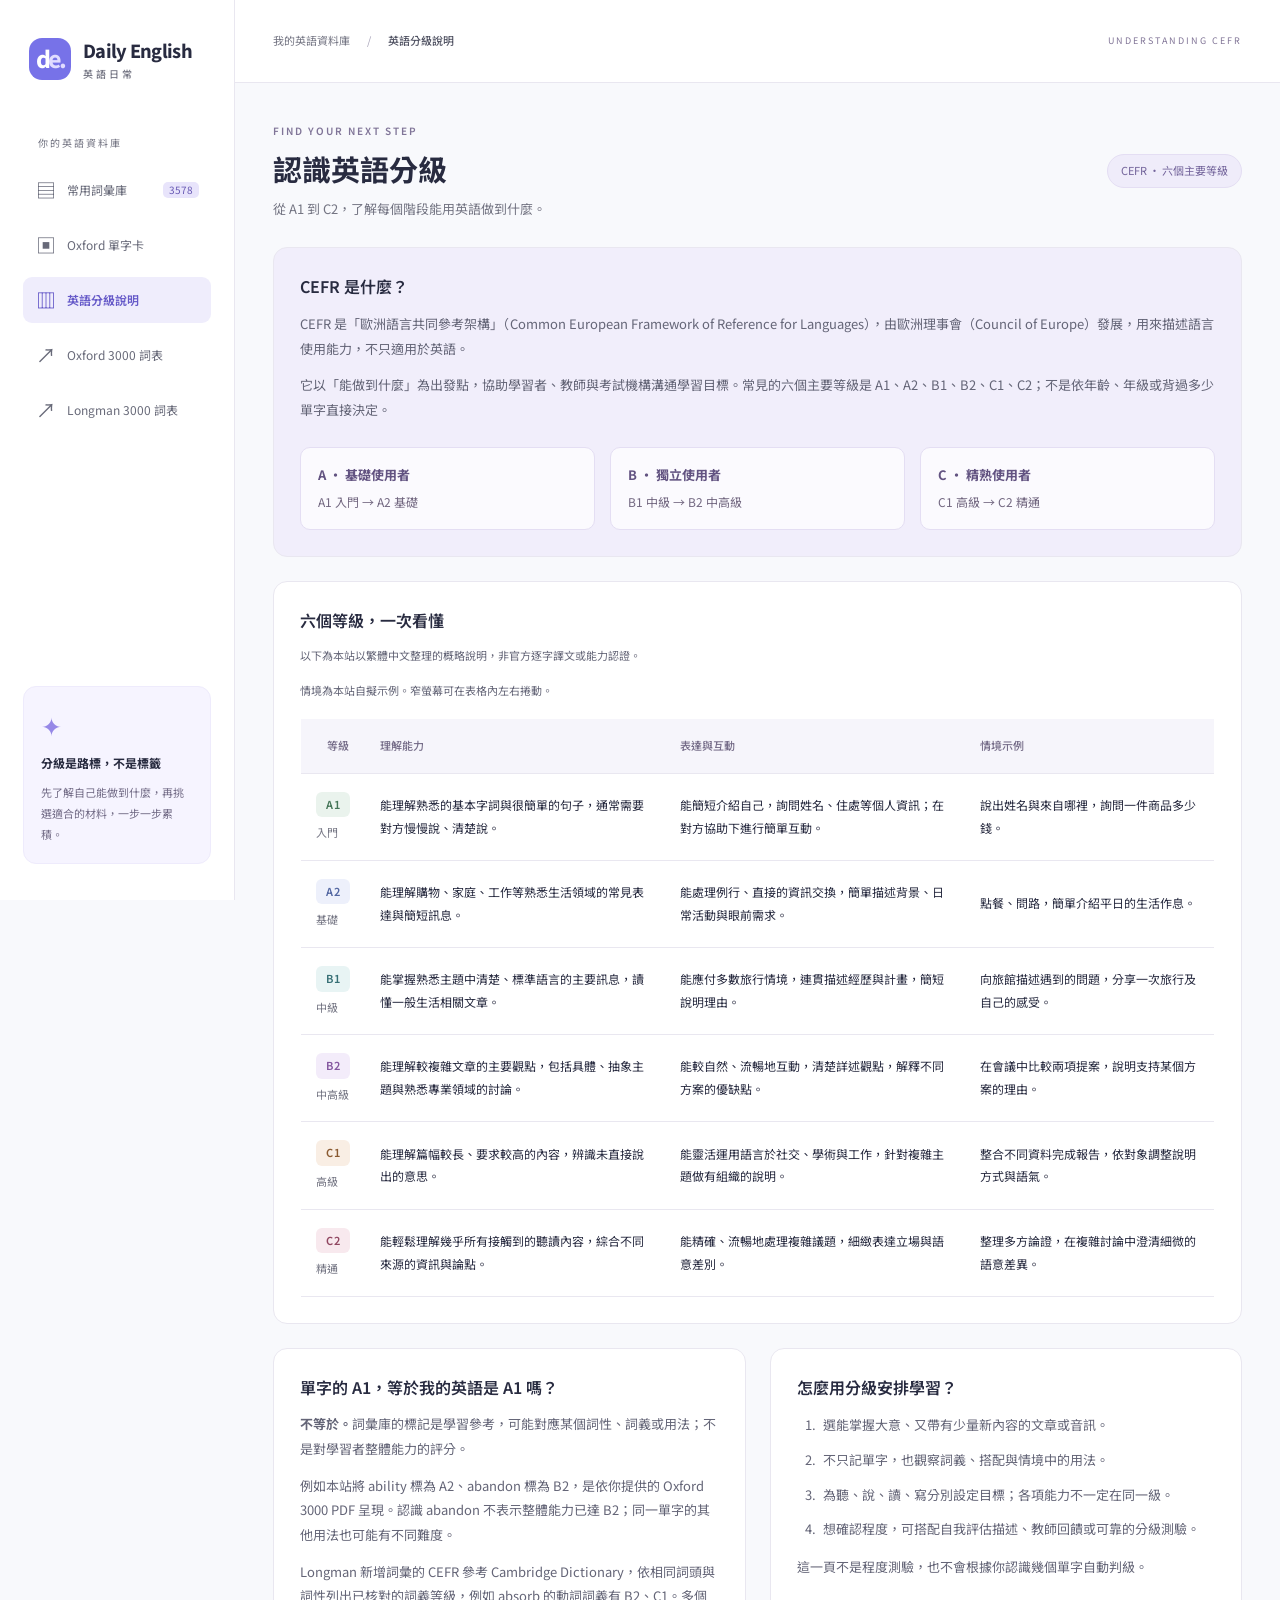
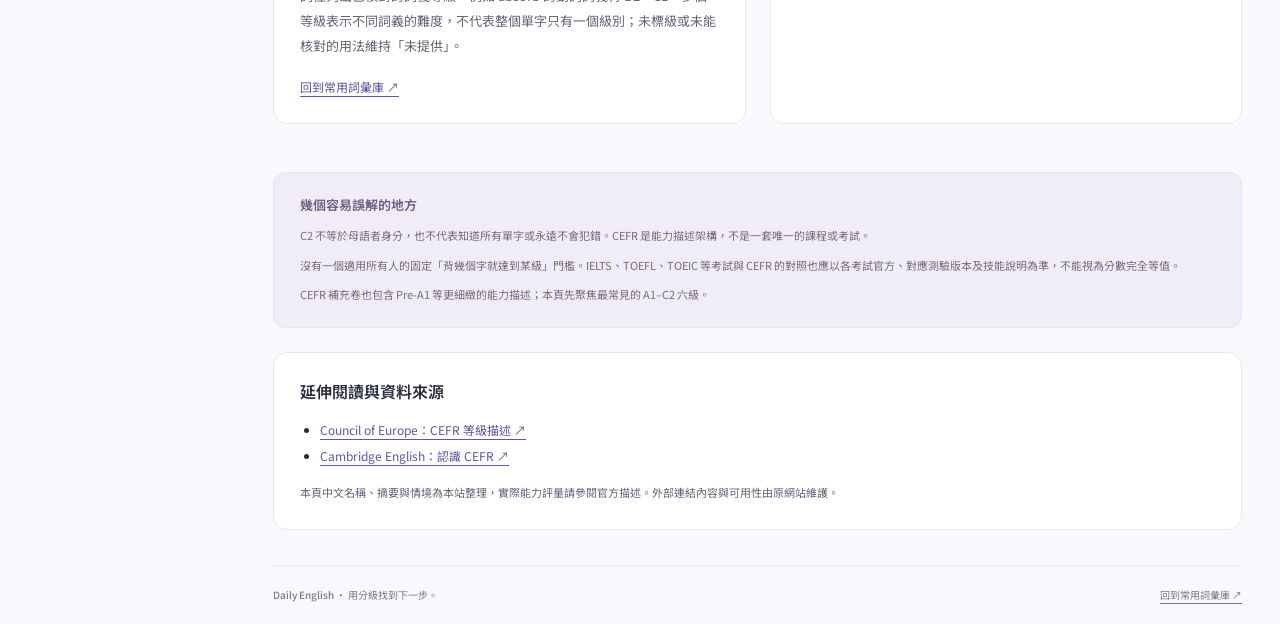
==== commit ed4c6a27: "Add Oxford flashcard prototype with five test entries Co-authored-by: Copilot <223556219+Copilot@use" ====
--- a/levels.html
+++ b/levels.html
@@ -15,6 +15,7 @@
     <span class="nav-label">你的英語資料庫</span>
     <nav aria-label="主要導覽">
       <a class="nav-item" href="./index.html"><span aria-hidden="true">▤</span>常用詞彙庫<span class="nav-badge">3578</span></a>
+      <a class="nav-item" href="./flashcards.html"><span aria-hidden="true">▣</span>Oxford 單字卡</a>
       <a class="nav-item active" href="./levels.html" aria-current="page"><span aria-hidden="true">▥</span>英語分級說明</a>
       <a class="nav-item" href="./The_Oxford_3000.pdf" target="_blank" rel="noopener noreferrer"><span aria-hidden="true">↗</span>Oxford 3000 詞表<span class="sr-only">（另開分頁）</span></a>
       <a class="nav-item" href="./longman_3000_list.pdf" target="_blank" rel="noopener noreferrer"><span aria-hidden="true">↗</span>Longman 3000 詞表<span class="sr-only">（另開分頁）</span></a>
--- a/styles.css
+++ b/styles.css
@@ -49,12 +49,15 @@
 thead th{font-size:11px;color:#756c88;font-weight:500;white-space:nowrap}
 thead th:first-child,tbody th{padding-left:26px}
 .column-detail{display:block;font-size:9px;color:#817597;letter-spacing:1px}
-tbody th{font-family:Georgia,serif;font-size:23px;font-weight:400;color:#514064;white-space:nowrap}
+tbody th{font-family:Georgia,serif;font-size:23px;font-weight:400;color:#0070C0;white-space:nowrap}
 tbody tr:hover{background:#fcfbff}
 td{font-size:12px}
 td small{display:block;color:var(--muted);font-size:10px;margin-top:5px}
 td a{display:inline-block;font-size:11px;color:#6554a4;white-space:nowrap;text-decoration:underline;text-decoration-color:#cfc5e4;text-underline-offset:4px;padding:6px 0}
 td a:hover{color:#44307b;text-decoration-color:currentColor}
+.wordlist-oxford-included::before,.wordlist-longman-included::before{display:inline-block;font-size:10px;margin-right:5px;text-decoration:none}
+.wordlist-oxford-included::before{content:"●";color:#6657bf}
+.wordlist-longman-included::before{content:"◆";color:#4b8153}
 .variant-links a{display:block}
 .library-filters{display:flex;flex-wrap:wrap;gap:14px;align-items:flex-end;margin:22px 26px 0}
 .library-filters label{display:flex;flex-direction:column;gap:7px;font-size:11px;color:#686077}
@@ -72,12 +75,8 @@
 .empty-results{text-align:center;padding:35px;color:var(--muted)}
 #vocabulary-body th>span{display:block;font-size:20px;max-width:210px;white-space:normal}
 #vocabulary-body td>a{display:block}
-.pos-group,.level-group{min-height:35px;display:flex;align-items:center}
+.pos-group{min-height:35px;display:flex;align-items:center}
 .pos-group{white-space:nowrap}
-.word-source-label{display:block;font:10px "Noto Sans TC",system-ui,sans-serif;color:#74628e;margin-top:6px}
-.level-group{gap:4px;white-space:nowrap}
-.level-source-label{font-size:10px;color:var(--muted)}
-.level-ungraded{background:#f0f0f3;color:#696977;white-space:nowrap}
 @media(max-width:700px){.library-filters{margin:18px 18px 0;gap:10px}.search-field{flex-basis:100%}.pagination{gap:8px}.pagination button{padding:9px}.library-error{margin:18px}}
 .level{display:inline-block;font-size:11px;font-weight:600;letter-spacing:.5px;padding:4px 10px;border-radius:6px}
 .level-a1{background:#eaf3ed;color:#447557}
@@ -90,7 +89,6 @@
 .footer{margin-top:35px;border-top:1px solid var(--line);display:flex;justify-content:space-between;padding:21px 0;font-size:10px;color:#80758d;gap:15px;flex-wrap:wrap}
 .footer strong{font-weight:500}
 .footer a{text-decoration:underline;text-underline-offset:4px}
-.level-guide-link{display:inline-block;text-decoration:underline;text-underline-offset:4px}
 .level-b1{background:#e8f4f4;color:#366f75}
 .level-c1{background:#f9eee4;color:#8a5a31}
 .level-c2{background:#f8e9ee;color:#904660}
@@ -116,6 +114,50 @@
 .guide-sources{margin-top:24px}
 .guide-sources ul{padding-left:20px;font-size:12px;line-height:2.2}
 .guide-sources p{font-size:11px}
+.flashcard-panel{max-width:980px;margin:0 auto;background:#fff;border:1px solid var(--line);border-radius:14px;padding:26px 30px 22px}
+.flashcard-toolbar{display:flex;justify-content:space-between;align-items:center;gap:12px;color:var(--muted);font-size:11px}
+.flashcard-deck-label{color:#817597;font-size:10px;font-weight:600;letter-spacing:1.5px}
+.flashcard-progress{height:5px;margin:16px 0 25px;background:#eeecf5;border-radius:99px;overflow:hidden}
+.flashcard-progress span{display:block;height:100%;width:0;background:var(--purple);border-radius:inherit;transition:width .2s ease}
+.flashcard{min-height:430px;border:1px solid #e8e5ee;border-radius:12px;background:#fcfcfd;padding:30px clamp(22px,6vw,72px);color:#293044}
+.flashcard-topline{display:flex;justify-content:space-between;align-items:center;color:#848493;font-size:11px}
+.flashcard-level{background:#e8efff;color:#3d5fa8;border-radius:5px;padding:4px 9px;font-size:10px;font-weight:700;letter-spacing:.5px}
+.flashcard-word-row{display:flex;align-items:center;gap:14px;flex-wrap:wrap;margin-top:30px}
+.flashcard-word{font-family:Georgia,"Times New Roman",serif;font-size:clamp(38px,7vw,62px);line-height:1.2;color:#1f2636;font-weight:700;margin:0;letter-spacing:-1.5px}
+.flashcard-pos{background:#e7efff;color:#355ca7;border-radius:5px;padding:4px 10px;font-size:12px;font-weight:700;text-transform:uppercase}
+.flashcard-prompt{margin:28px 0 18px;color:#737582;font-size:13px}
+.audio-button,.dictionary-link{display:inline-flex;align-items:center;gap:8px;background:transparent;border:0;padding:7px 0;color:#6d7280;font-size:12px}
+.audio-button:hover:not(:disabled),.dictionary-link:hover{background:transparent;color:#4f56a4}
+.audio-button:disabled{opacity:.5}
+.dictionary-link{margin-left:20px;color:#6554a4;text-decoration:underline;text-underline-offset:4px}
+.flashcard-back{margin-top:24px}
+.flashcard-definition,.flashcard-examples{border-top:1px solid #dfe0e5;padding:20px 0 17px}
+.flashcard-back h3{margin:0 0 10px;color:#303546;font-family:Georgia,"Times New Roman",serif;font-size:16px}
+.flashcard-definition h3:not(:first-child){margin-top:22px}
+.flashcard-definition p{margin:0;color:#4f5665;font-size:15px;line-height:1.8}
+.flashcard-definition .definition-text{font-family:Georgia,"Times New Roman",serif;font-size:18px}
+.flashcard-examples ul{list-style:none;padding:0;margin:0;display:grid;gap:13px}
+.flashcard-examples li{display:flex;align-items:flex-start;gap:10px;color:#4f5665;font-family:Georgia,"Times New Roman",serif;font-size:15px;line-height:1.7}
+.flashcard-examples li::before{content:"•";color:#5790ea;font-family:system-ui,sans-serif}
+.example-audio{flex-shrink:0;margin:-4px 0 0 auto;background:transparent;border:0;color:#747b89;padding:5px 8px}
+.example-audio:hover:not(:disabled){background:#f0eef9;color:#5147a7}
+.flashcard-controls{display:flex;align-items:center;justify-content:center;gap:12px;flex-wrap:wrap;margin:20px 0 0}
+.flashcard-controls button,.review-controls button,.flashcard-summary button{min-height:40px;padding:9px 16px}
+.primary-button{background:#655bd5;color:#fff;border-color:#655bd5}
+.primary-button:hover:not(:disabled){background:#5148bd}
+.secondary-button{background:#fff;color:#5f6070}
+.review-controls{display:flex;justify-content:center;align-items:center;gap:10px;flex-wrap:wrap;margin-top:15px;color:#6e6f7d;font-size:12px}
+.again-button{background:#fff5e9;color:#925f21;border-color:#f0dfc6}
+.remember-button{background:#edf7ef;color:#477451;border-color:#d6ead9}
+.flashcard-note{margin:18px 0 0;color:#82818e;font-size:10px;text-align:center;line-height:1.8}
+.flashcard-error{margin:18px 0 0;padding:13px;background:#fff0ec;color:#944335;border:1px solid #edc4bb;border-radius:8px;font-size:12px}
+.flashcard-summary{max-width:980px;display:flex;align-items:center;justify-content:space-between;gap:12px;flex-wrap:wrap;margin:20px auto 0;padding:17px 20px;background:#fff;border:1px solid var(--line);border-radius:12px}
+.flashcard-summary h2{font-size:13px}
+.flashcard-summary p{margin:0;color:#727281;font-size:11px}
+.flashcard-summary strong{color:#477451}
+.summary-separator{padding:0 6px;color:#b1adbb}
+.flashcard-summary button{min-height:34px;background:#f6f3fc}
+@media(max-width:700px){.flashcard-panel{padding:19px 16px}.flashcard{min-height:390px;padding:22px 18px}.flashcard-word-row{margin-top:24px}.flashcard-controls{gap:8px}.flashcard-controls button{padding:9px 12px}.flashcard-summary{padding:15px}.flashcard-summary p{order:3;flex-basis:100%}.flashcard-examples li{font-size:14px}}
 @media(max-width:900px){.guide-grid{grid-template-columns:1fr;gap:0}.level-groups{grid-template-columns:1fr;gap:10px}}
 @media(max-width:700px){.guide-section{padding:20px}.guide-section p,.guide-list{font-size:12px}.level-groups{margin-top:18px}.cefr-table td{font-size:11px}}
 @media(max-width:1100px){.sidebar{width:205px;padding:30px 16px}.workspace{margin-left:205px}.brand{font-size:16px;gap:9px}.topbar{padding:18px 26px}main{padding:30px 26px 0}}
